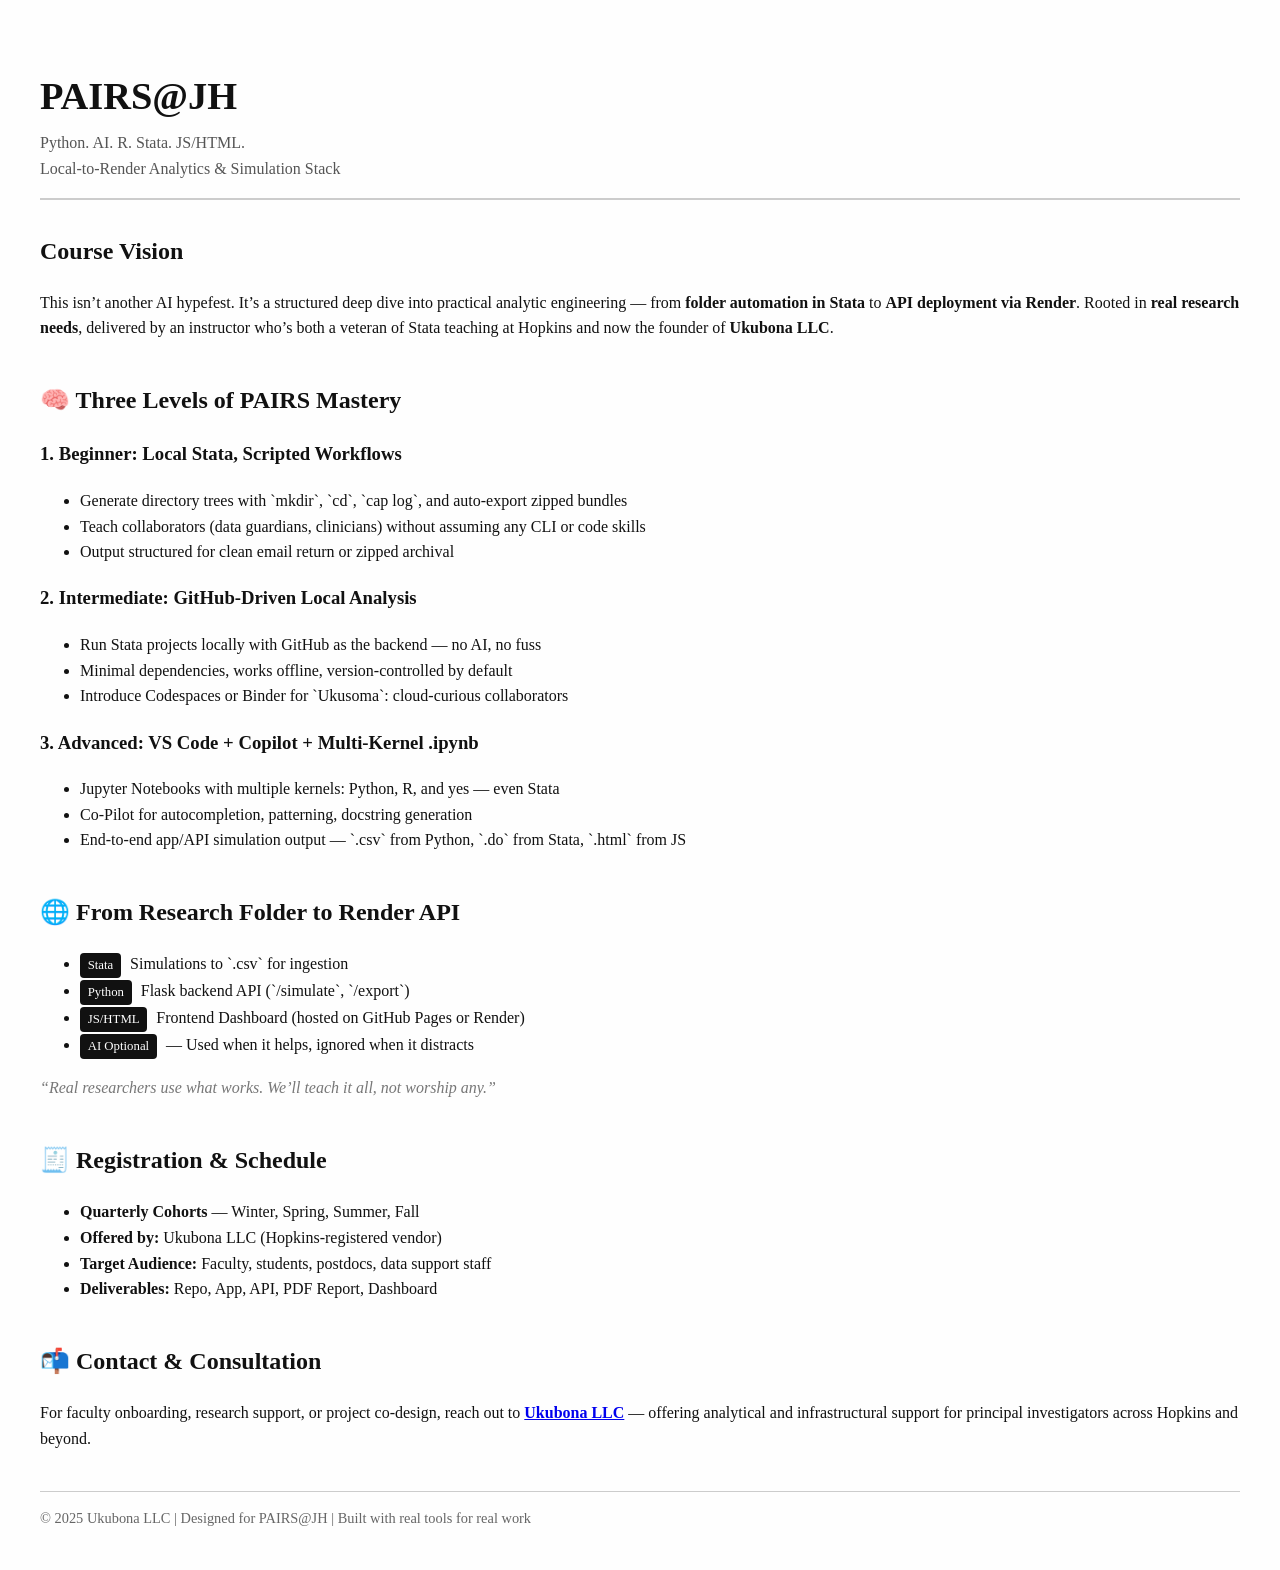
==== pantheon/pairs-jh.html @ ee1d9602 "pairs@jh" ====
<!DOCTYPE html>
<html lang="en">
<head>
  <meta charset="UTF-8">
  <title>PAIRS@JH: Local-to-Render AI for Real Researchers</title>
  <meta name="viewport" content="width=device-width, initial-scale=1.0">
  <style>
    body { font-family: Georgia, serif; background: #fefefe; color: #111; padding: 2em; line-height: 1.6; }
    header { border-bottom: 2px solid #ccc; margin-bottom: 2em; }
    h1 { font-size: 2.4em; margin-bottom: 0; }
    .subtitle { color: #555; margin-top: 0.2em; }
    section { margin-bottom: 2.5em; }
    code, pre { background: #f4f4f4; padding: 0.2em 0.4em; border-radius: 4px; }
    .note { font-style: italic; color: #777; }
    .pill { display: inline-block; background: #111; color: #fff; padding: 0.2em 0.6em; margin-right: 0.4em; border-radius: 4px; font-size: 0.8em; }
    footer { border-top: 1px solid #ccc; padding-top: 1em; font-size: 0.9em; color: #666; }
  </style>
</head>
<body>

<header>
  <h1>PAIRS@JH</h1>
  <p class="subtitle">Python. AI. R. Stata. JS/HTML.<br>Local-to-Render Analytics & Simulation Stack</p>
</header>

<section>
  <h2>Course Vision</h2>
  <p>This isn’t another AI hypefest. It’s a structured deep dive into practical analytic engineering — from <strong>folder automation in Stata</strong> to <strong>API deployment via Render</strong>. Rooted in <strong>real research needs</strong>, delivered by an instructor who’s both a veteran of Stata teaching at Hopkins and now the founder of <strong>Ukubona LLC</strong>.</p>
</section>

<section>
  <h2>🧠 Three Levels of PAIRS Mastery</h2>

  <h3>1. Beginner: Local Stata, Scripted Workflows</h3>
  <ul>
    <li>Generate directory trees with `mkdir`, `cd`, `cap log`, and auto-export zipped bundles</li>
    <li>Teach collaborators (data guardians, clinicians) without assuming any CLI or code skills</li>
    <li>Output structured for clean email return or zipped archival</li>
  </ul>

  <h3>2. Intermediate: GitHub-Driven Local Analysis</h3>
  <ul>
    <li>Run Stata projects locally with GitHub as the backend — no AI, no fuss</li>
    <li>Minimal dependencies, works offline, version-controlled by default</li>
    <li>Introduce Codespaces or Binder for `Ukusoma`: cloud-curious collaborators</li>
  </ul>

  <h3>3. Advanced: VS Code + Copilot + Multi-Kernel .ipynb</h3>
  <ul>
    <li>Jupyter Notebooks with multiple kernels: Python, R, and yes — even Stata</li>
    <li>Co-Pilot for autocompletion, patterning, docstring generation</li>
    <li>End-to-end app/API simulation output — `.csv` from Python, `.do` from Stata, `.html` from JS</li>
  </ul>
</section>

<section>
  <h2>🌐 From Research Folder to Render API</h2>
  <ul>
    <li><span class="pill">Stata</span> Simulations to `.csv` for ingestion</li>
    <li><span class="pill">Python</span> Flask backend API (`/simulate`, `/export`)</li>
    <li><span class="pill">JS/HTML</span> Frontend Dashboard (hosted on GitHub Pages or Render)</li>
    <li><span class="pill">AI Optional</span> — Used when it helps, ignored when it distracts</li>
  </ul>
  <p class="note">“Real researchers use what works. We’ll teach it all, not worship any.”</p>
</section>

<section>
  <h2>🧾 Registration & Schedule</h2>
  <ul>
    <li><strong>Quarterly Cohorts</strong> — Winter, Spring, Summer, Fall</li>
    <li><strong>Offered by:</strong> Ukubona LLC (Hopkins-registered vendor)</li>
    <li><strong>Target Audience:</strong> Faculty, students, postdocs, data support staff</li>
    <li><strong>Deliverables:</strong> Repo, App, API, PDF Report, Dashboard</li>
  </ul>
</section>

<section>
  <h2>📬 Contact & Consultation</h2>
  <p>For faculty onboarding, research support, or project co-design, reach out to <strong><a href="https://ukubona-llc.github.io/">Ukubona LLC</a></strong> — offering analytical and infrastructural support for principal investigators across Hopkins and beyond.</p>
</section>

<footer>
  &copy; 2025 Ukubona LLC | Designed for PAIRS@JH | Built with real tools for real work
</footer>

</body>
</html>
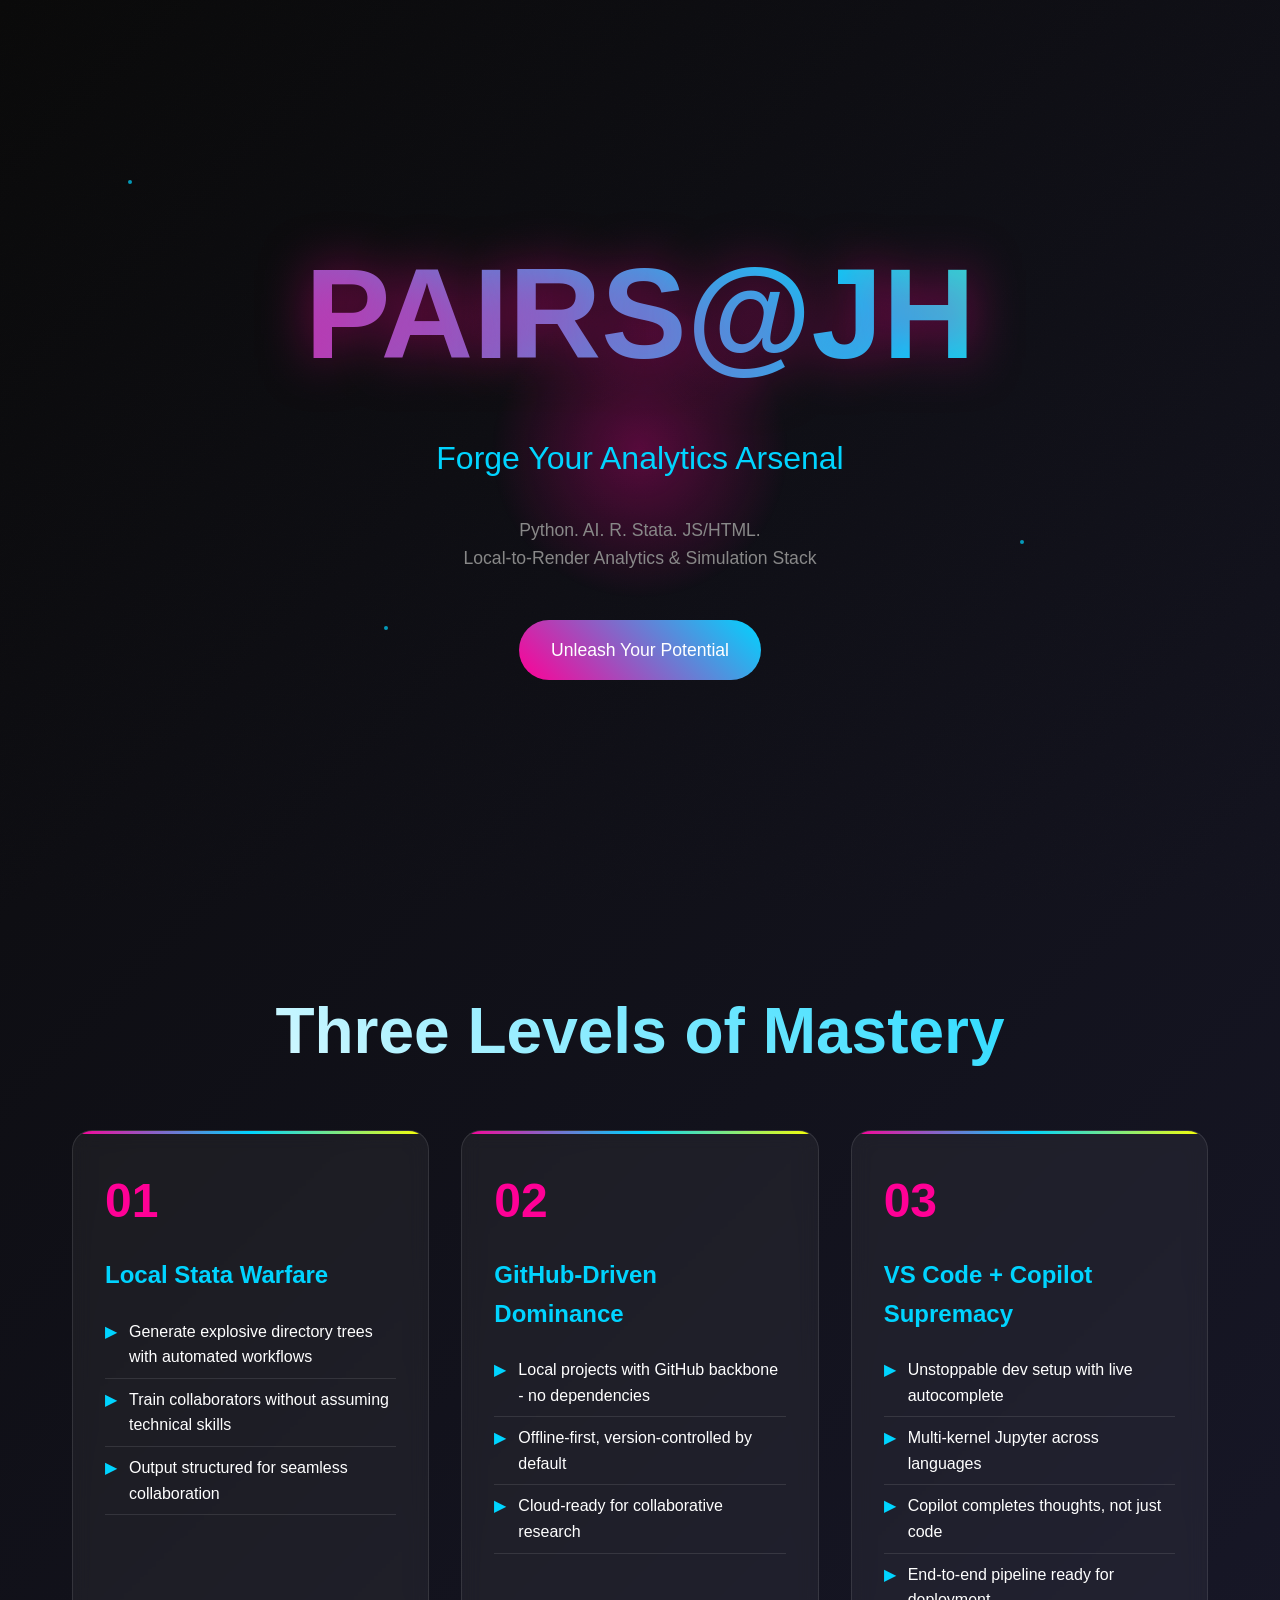
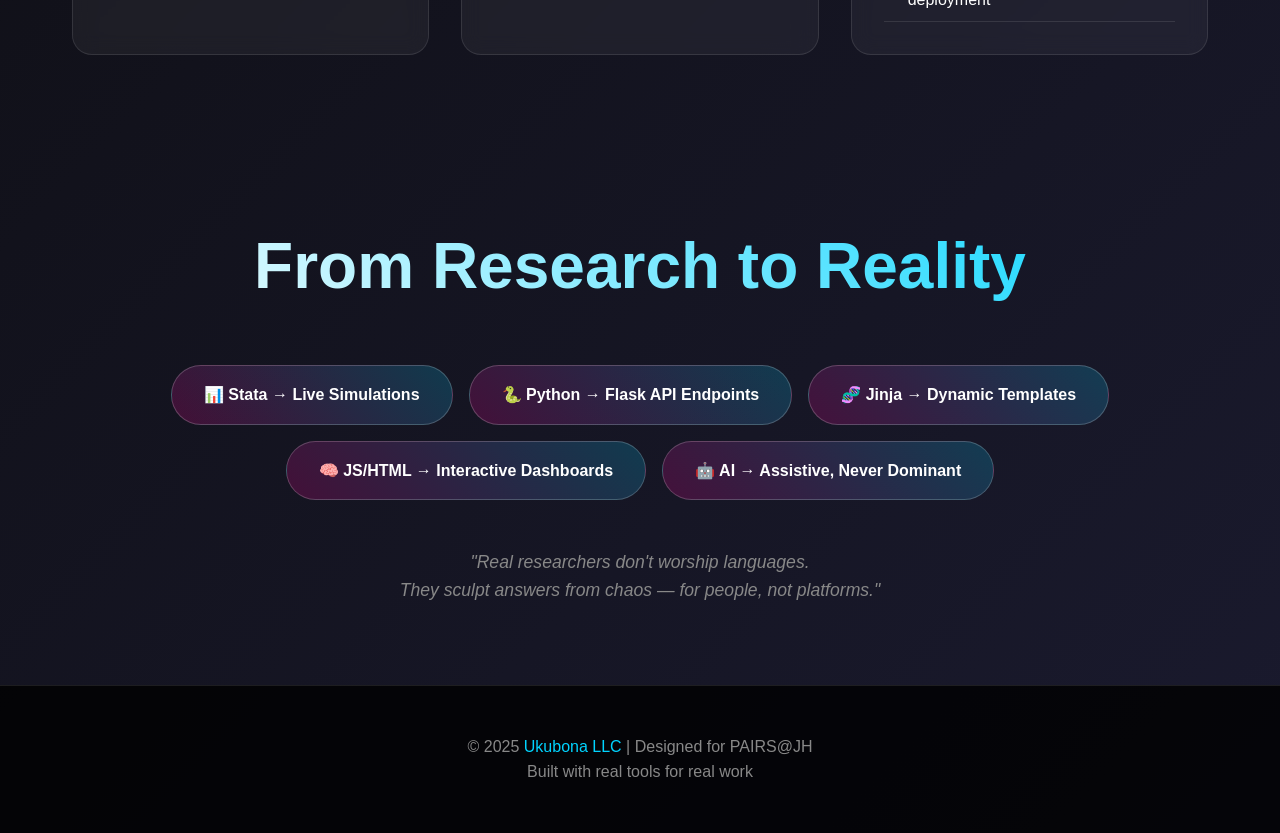
==== commit bd86eafd: "cyberpunk pairs@jh flyer by claude" ====
--- a/pantheon/pairs-jh.html
+++ b/pantheon/pairs-jh.html
@@ -2,87 +2,630 @@
 <html lang="en">
 <head>
   <meta charset="UTF-8">
-  <title>PAIRS@JH: Local-to-Render AI for Real Researchers</title>
+  <title>PAIRS@JH: Forge Your Analytics Arsenal</title>
   <meta name="viewport" content="width=device-width, initial-scale=1.0">
   <style>
-    body { font-family: Georgia, serif; background: #fefefe; color: #111; padding: 2em; line-height: 1.6; }
-    header { border-bottom: 2px solid #ccc; margin-bottom: 2em; }
-    h1 { font-size: 2.4em; margin-bottom: 0; }
-    .subtitle { color: #555; margin-top: 0.2em; }
-    section { margin-bottom: 2.5em; }
-    code, pre { background: #f4f4f4; padding: 0.2em 0.4em; border-radius: 4px; }
-    .note { font-style: italic; color: #777; }
-    .pill { display: inline-block; background: #111; color: #fff; padding: 0.2em 0.6em; margin-right: 0.4em; border-radius: 4px; font-size: 0.8em; }
-    footer { border-top: 1px solid #ccc; padding-top: 1em; font-size: 0.9em; color: #666; }
+    * { margin: 0; padding: 0; box-sizing: border-box; }
+    
+    body {
+      font-family: 'Inter', -apple-system, BlinkMacSystemFont, sans-serif;
+      background: linear-gradient(135deg, #0a0a0a 0%, #1a1a2e 100%);
+      color: #ffffff;
+      overflow-x: hidden;
+      line-height: 1.6;
+    }
+    
+    .grain {
+      position: fixed;
+      top: 0;
+      left: 0;
+      width: 100%;
+      height: 100%;
+      opacity: 0.03;
+      background: url('data:image/svg+xml,<svg xmlns="http://www.w3.org/2000/svg" width="100" height="100" viewBox="0 0 100 100"><defs><filter id="noise"><feTurbulence type="fractalNoise" baseFrequency="0.9" numOctaves="4" stitchTiles="stitch"/></filter></defs><rect width="100%" height="100%" filter="url(%23noise)" opacity="0.4"/></svg>');
+      pointer-events: none;
+      z-index: -1;
+    }
+    
+    .container {
+      max-width: 1200px;
+      margin: 0 auto;
+      padding: 0 2rem;
+    }
+    
+    /* Header with explosive animation */
+    .hero {
+      height: 100vh;
+      display: flex;
+      align-items: center;
+      justify-content: center;
+      position: relative;
+      overflow: hidden;
+    }
+    
+    .hero::before {
+      content: '';
+      position: absolute;
+      top: 50%;
+      left: 50%;
+      width: 300px;
+      height: 300px;
+      background: radial-gradient(circle, rgba(255,0,150,0.3) 0%, transparent 70%);
+      border-radius: 50%;
+      transform: translate(-50%, -50%);
+      animation: pulse 4s ease-in-out infinite;
+    }
+    
+    @keyframes pulse {
+      0%, 100% { transform: translate(-50%, -50%) scale(1); opacity: 0.3; }
+      50% { transform: translate(-50%, -50%) scale(1.5); opacity: 0.1; }
+    }
+    
+    .hero-content {
+      text-align: center;
+      z-index: 2;
+      position: relative;
+    }
+    
+    .logo {
+      font-size: clamp(4rem, 12vw, 8rem);
+      font-weight: 900;
+      background: linear-gradient(45deg, #ff0096, #00d4ff, #ffff00);
+      background-size: 200% 200%;
+      -webkit-background-clip: text;
+      -webkit-text-fill-color: transparent;
+      animation: gradient-shift 3s ease infinite;
+      margin-bottom: 1rem;
+      text-shadow: 0 0 50px rgba(255,0,150,0.5);
+    }
+    
+    @keyframes gradient-shift {
+      0% { background-position: 0% 50%; }
+      50% { background-position: 100% 50%; }
+      100% { background-position: 0% 50%; }
+    }
+    
+    .tagline {
+      font-size: clamp(1.2rem, 3vw, 2rem);
+      color: #00d4ff;
+      margin-bottom: 2rem;
+      opacity: 0;
+      animation: fadeInUp 1s ease 0.5s forwards;
+    }
+    
+    @keyframes fadeInUp {
+      from { opacity: 0; transform: translateY(30px); }
+      to { opacity: 1; transform: translateY(0); }
+    }
+    
+    .subtitle {
+      color: #888;
+      font-size: 1.1rem;
+      margin-bottom: 3rem;
+      opacity: 0;
+      animation: fadeInUp 1s ease 1s forwards;
+    }
+    
+    .cta-button {
+      background: linear-gradient(45deg, #ff0096, #00d4ff);
+      border: none;
+      padding: 1rem 2rem;
+      font-size: 1.1rem;
+      color: white;
+      border-radius: 50px;
+      cursor: pointer;
+      text-decoration: none;
+      display: inline-block;
+      transition: all 0.3s ease;
+      position: relative;
+      overflow: hidden;
+      opacity: 0;
+      animation: fadeInUp 1s ease 1.5s forwards;
+    }
+    
+    .cta-button::before {
+      content: '';
+      position: absolute;
+      top: 0;
+      left: -100%;
+      width: 100%;
+      height: 100%;
+      background: linear-gradient(90deg, transparent, rgba(255,255,255,0.2), transparent);
+      transition: left 0.5s;
+    }
+    
+    .cta-button:hover::before {
+      left: 100%;
+    }
+    
+    .cta-button:hover {
+      transform: translateY(-2px);
+      box-shadow: 0 10px 30px rgba(255,0,150,0.4);
+    }
+    
+    /* Floating particles */
+    .particle {
+      position: absolute;
+      width: 4px;
+      height: 4px;
+      background: #00d4ff;
+      border-radius: 50%;
+      opacity: 0.7;
+    }
+    
+    .particle:nth-child(1) {
+      top: 20%;
+      left: 10%;
+      animation: float 6s ease-in-out infinite;
+    }
+    
+    .particle:nth-child(2) {
+      top: 60%;
+      right: 20%;
+      animation: float 8s ease-in-out infinite reverse;
+    }
+    
+    .particle:nth-child(3) {
+      bottom: 30%;
+      left: 30%;
+      animation: float 7s ease-in-out infinite;
+    }
+    
+    @keyframes float {
+      0%, 100% { transform: translateY(0px) rotate(0deg); }
+      50% { transform: translateY(-20px) rotate(180deg); }
+    }
+    
+    /* Content sections */
+    .section {
+      padding: 5rem 0;
+      position: relative;
+    }
+    
+    .section-title {
+      font-size: clamp(2.5rem, 5vw, 4rem);
+      background: linear-gradient(45deg, #ffffff, #00d4ff);
+      -webkit-background-clip: text;
+      -webkit-text-fill-color: transparent;
+      margin-bottom: 3rem;
+      text-align: center;
+    }
+    
+    .mastery-grid {
+      display: grid;
+      grid-template-columns: repeat(auto-fit, minmax(350px, 1fr));
+      gap: 2rem;
+      margin-top: 3rem;
+    }
+    
+    .mastery-card {
+      background: rgba(255,255,255,0.05);
+      border: 1px solid rgba(255,255,255,0.1);
+      border-radius: 20px;
+      padding: 2rem;
+      backdrop-filter: blur(10px);
+      transition: all 0.3s ease;
+      position: relative;
+      overflow: hidden;
+      cursor: pointer;
+    }
+    
+    .mastery-card::before {
+      content: '';
+      position: absolute;
+      top: 0;
+      left: 0;
+      right: 0;
+      height: 3px;
+      background: linear-gradient(90deg, #ff0096, #00d4ff, #ffff00);
+    }
+    
+    .mastery-card:hover {
+      transform: translateY(-10px);
+      box-shadow: 0 20px 40px rgba(0,212,255,0.2);
+      border-color: rgba(0,212,255,0.5);
+    }
+    
+    .mastery-card.expanded {
+      transform: scale(1.02);
+      box-shadow: 0 25px 50px rgba(255,0,150,0.3);
+      border-color: rgba(255,0,150,0.7);
+    }
+    
+    .detail-content {
+      margin-top: 2rem;
+      opacity: 0;
+      max-height: 0;
+      overflow: hidden;
+      transition: all 0.5s ease;
+    }
+    
+    .detail-content.show {
+      opacity: 1;
+      max-height: 500px;
+    }
+    
+    .detail-box {
+      background: rgba(0,0,0,0.3);
+      border: 1px solid rgba(255,255,255,0.2);
+      border-radius: 10px;
+      padding: 1.5rem;
+      color: #ccc;
+    }
+    
+    .detail-box h4 {
+      color: #00d4ff;
+      margin-bottom: 1rem;
+      font-size: 1.1rem;
+    }
+    
+    .detail-box ul {
+      list-style: none;
+      padding: 0;
+    }
+    
+    .detail-box li {
+      padding: 0.3rem 0;
+      padding-left: 1rem;
+      position: relative;
+      font-size: 0.9rem;
+      line-height: 1.4;
+    }
+    
+    .detail-box li::before {
+      content: '→';
+      position: absolute;
+      left: 0;
+      color: #ff0096;
+    }
+    
+    .tech-details {
+      margin-top: 2rem;
+    }
+    
+    .tech-detail {
+      opacity: 0;
+      max-height: 0;
+      overflow: hidden;
+      transition: all 0.3s ease;
+      margin-bottom: 1rem;
+    }
+    
+    .tech-detail.show {
+      opacity: 1;
+      max-height: 200px;
+    }
+    
+    .mastery-number {
+      font-size: 3rem;
+      font-weight: 900;
+      color: #ff0096;
+      margin-bottom: 1rem;
+    }
+    
+    .mastery-title {
+      font-size: 1.5rem;
+      color: #00d4ff;
+      margin-bottom: 1rem;
+    }
+    
+    .mastery-list {
+      list-style: none;
+      padding: 0;
+    }
+    
+    .mastery-list li {
+      padding: 0.5rem 0;
+      border-bottom: 1px solid rgba(255,255,255,0.1);
+      position: relative;
+      padding-left: 1.5rem;
+    }
+    
+    .mastery-list li::before {
+      content: '▶';
+      position: absolute;
+      left: 0;
+      color: #00d4ff;
+    }
+    
+    /* Tech stack pills */
+    .tech-stack {
+      display: flex;
+      flex-wrap: wrap;
+      gap: 1rem;
+      justify-content: center;
+      margin: 3rem 0;
+    }
+    
+    .tech-pill {
+      background: linear-gradient(45deg, rgba(255,0,150,0.2), rgba(0,212,255,0.2));
+      border: 1px solid rgba(255,255,255,0.2);
+      padding: 1rem 2rem;
+      border-radius: 50px;
+      font-weight: 600;
+      transition: all 0.3s ease;
+      cursor: pointer;
+      position: relative;
+      overflow: hidden;
+    }
+    
+    .tech-pill::before {
+      content: '';
+      position: absolute;
+      top: 50%;
+      left: 50%;
+      width: 0;
+      height: 0;
+      background: radial-gradient(circle, rgba(255,255,255,0.2) 0%, transparent 70%);
+      transition: all 0.3s ease;
+      transform: translate(-50%, -50%);
+    }
+    
+    .tech-pill:hover::before {
+      width: 100px;
+      height: 100px;
+    }
+    
+    .tech-pill:hover {
+      transform: scale(1.05);
+      box-shadow: 0 5px 15px rgba(0,212,255,0.3);
+    }
+    
+    /* Footer */
+    .footer {
+      background: rgba(0,0,0,0.8);
+      padding: 3rem 0;
+      text-align: center;
+      border-top: 1px solid rgba(255,255,255,0.1);
+    }
+    
+    .footer-content {
+      color: #888;
+    }
+    
+    .footer-link {
+      color: #00d4ff;
+      text-decoration: none;
+      transition: color 0.3s ease;
+    }
+    
+    .footer-link:hover {
+      color: #ff0096;
+    }
+    
+    /* Responsive */
+    @media (max-width: 768px) {
+      .container {
+        padding: 0 1rem;
+      }
+      
+      .mastery-grid {
+        grid-template-columns: 1fr;
+      }
+      
+      .tech-stack {
+        flex-direction: column;
+        align-items: center;
+      }
+    }
   </style>
 </head>
 <body>
-
-<header>
-  <h1>PAIRS@JH</h1>
-  <p class="subtitle">Python. AI. R. Stata. JS/HTML.<br>Local-to-Render Analytics & Simulation Stack</p>
-</header>
-
-<section>
-  <h2>Course Vision</h2>
-  <p>This isn’t another AI hypefest. It’s a structured deep dive into practical analytic engineering — from <strong>folder automation in Stata</strong> to <strong>API deployment via Render</strong>. Rooted in <strong>real research needs</strong>, delivered by an instructor who’s both a veteran of Stata teaching at Hopkins and now the founder of <strong>Ukubona LLC</strong>.</p>
-</section>
-
-<section>
-  <h2>🧠 Three Levels of PAIRS Mastery</h2>
-
-  <h3>1. Beginner: Local Stata, Scripted Workflows</h3>
-  <ul>
-    <li>Generate directory trees with `mkdir`, `cd`, `cap log`, and auto-export zipped bundles</li>
-    <li>Teach collaborators (data guardians, clinicians) without assuming any CLI or code skills</li>
-    <li>Output structured for clean email return or zipped archival</li>
-  </ul>
-
-  <h3>2. Intermediate: GitHub-Driven Local Analysis</h3>
-  <ul>
-    <li>Run Stata projects locally with GitHub as the backend — no AI, no fuss</li>
-    <li>Minimal dependencies, works offline, version-controlled by default</li>
-    <li>Introduce Codespaces or Binder for `Ukusoma`: cloud-curious collaborators</li>
-  </ul>
-
-  <h3>3. Advanced: VS Code + Copilot + Multi-Kernel .ipynb</h3>
-  <ul>
-    <li>Jupyter Notebooks with multiple kernels: Python, R, and yes — even Stata</li>
-    <li>Co-Pilot for autocompletion, patterning, docstring generation</li>
-    <li>End-to-end app/API simulation output — `.csv` from Python, `.do` from Stata, `.html` from JS</li>
-  </ul>
-</section>
-
-<section>
-  <h2>🌐 From Research Folder to Render API</h2>
-  <ul>
-    <li><span class="pill">Stata</span> Simulations to `.csv` for ingestion</li>
-    <li><span class="pill">Python</span> Flask backend API (`/simulate`, `/export`)</li>
-    <li><span class="pill">JS/HTML</span> Frontend Dashboard (hosted on GitHub Pages or Render)</li>
-    <li><span class="pill">AI Optional</span> — Used when it helps, ignored when it distracts</li>
-  </ul>
-  <p class="note">“Real researchers use what works. We’ll teach it all, not worship any.”</p>
-</section>
-
-<section>
-  <h2>🧾 Registration & Schedule</h2>
-  <ul>
-    <li><strong>Quarterly Cohorts</strong> — Winter, Spring, Summer, Fall</li>
-    <li><strong>Offered by:</strong> Ukubona LLC (Hopkins-registered vendor)</li>
-    <li><strong>Target Audience:</strong> Faculty, students, postdocs, data support staff</li>
-    <li><strong>Deliverables:</strong> Repo, App, API, PDF Report, Dashboard</li>
-  </ul>
-</section>
-
-<section>
-  <h2>📬 Contact & Consultation</h2>
-  <p>For faculty onboarding, research support, or project co-design, reach out to <strong><a href="https://ukubona-llc.github.io/">Ukubona LLC</a></strong> — offering analytical and infrastructural support for principal investigators across Hopkins and beyond.</p>
-</section>
-
-<footer>
-  &copy; 2025 Ukubona LLC | Designed for PAIRS@JH | Built with real tools for real work
-</footer>
-
+  <div class="grain"></div>
+  
+  <section class="hero">
+    <div class="particle"></div>
+    <div class="particle"></div>
+    <div class="particle"></div>
+    
+    <div class="hero-content">
+      <h1 class="logo">PAIRS@JH</h1>
+      <p class="tagline">Forge Your Analytics Arsenal</p>
+      <p class="subtitle">Python. AI. R. Stata. JS/HTML.<br>Local-to-Render Analytics & Simulation Stack</p>
+      <a href="#mastery" class="cta-button">Unleash Your Potential</a>
+    </div>
+  </section>
+  
+  <section class="section" id="mastery">
+    <div class="container">
+      <h2 class="section-title">Three Levels of Mastery</h2>
+      
+      <div class="mastery-grid">
+        <div class="mastery-card" onclick="toggleDetail(this, 'beginner')">
+          <div class="mastery-number">01</div>
+          <h3 class="mastery-title">Local Stata Warfare</h3>
+          <ul class="mastery-list">
+            <li>Generate explosive directory trees with automated workflows</li>
+            <li>Train collaborators without assuming technical skills</li>
+            <li>Output structured for seamless collaboration</li>
+          </ul>
+          <div class="detail-content" id="beginner" style="display: none;">
+            <div class="detail-box">
+              <h4>Beginner: Local Stata, Scripted Workflows</h4>
+              <ul>
+                <li>Generate directory trees with `mkdir`, `cd`, `cap log`, and auto-export zipped bundles</li>
+                <li>Teach collaborators (data guardians, clinicians) without assuming any CLI or code skills</li>
+                <li>Output structured for clean email return or zipped archival</li>
+              </ul>
+            </div>
+          </div>
+        </div>
+        
+        <div class="mastery-card" onclick="toggleDetail(this, 'intermediate')">
+          <div class="mastery-number">02</div>
+          <h3 class="mastery-title">GitHub-Driven Dominance</h3>
+          <ul class="mastery-list">
+            <li>Local projects with GitHub backbone - no dependencies</li>
+            <li>Offline-first, version-controlled by default</li>
+            <li>Cloud-ready for collaborative research</li>
+          </ul>
+          <div class="detail-content" id="intermediate" style="display: none;">
+            <div class="detail-box">
+              <h4>Intermediate: GitHub-Driven Local Analysis</h4>
+              <ul>
+                <li>Run Stata projects locally with GitHub as the backend — no AI, no fuss</li>
+                <li>Minimal dependencies, works offline, version-controlled by default</li>
+                <li>Introduce Codespaces or Binder for `Ukusoma`: cloud-curious collaborators</li>
+              </ul>
+            </div>
+          </div>
+        </div>
+        
+        <div class="mastery-card" onclick="toggleDetail(this, 'advanced')">
+          <div class="mastery-number">03</div>
+          <h3 class="mastery-title">VS Code + Copilot Supremacy</h3>
+          <ul class="mastery-list">
+            <li>Unstoppable dev setup with live autocomplete</li>
+            <li>Multi-kernel Jupyter across languages</li>
+            <li>Copilot completes thoughts, not just code</li>
+            <li>End-to-end pipeline ready for deployment</li>
+          </ul>
+          <div class="detail-content" id="advanced" style="display: none;">
+            <div class="detail-box">
+              <h4>Advanced: VS Code + Copilot + Multi-Kernel .ipynb</h4>
+              <ul>
+                <li><strong>Unstoppable dev setup:</strong> VS Code with GitHub Copilot, live autocomplete across languages, and your research folder right in the command line</li>
+                <li><strong>Multi-kernel Jupyter:</strong> Python for ingestion, R for viz, Stata for legacy stats — all in a single `.ipynb`, stitched with embedded HTML, CSS, and JS</li>
+                <li><strong>Copilot doesn't just complete code — it completes thought</strong>. Docstrings, pattern recognition, and function scaffolding across your entire analytic flow</li>
+                <li><strong>End-to-end pipeline:</strong> `.csv` from Python, `.do` from Stata, `.html` from JS — all rendered locally, version-controlled, and ready for deployment</li>
+              </ul>
+            </div>
+          </div>
+        </div>
+      </div>
+    </div>
+  </section>
+  
+  <section class="section">
+    <div class="container">
+      <h2 class="section-title">From Research to Reality</h2>
+      
+      <div class="tech-stack">
+        <div class="tech-pill" onclick="toggleTechDetail(this, 'stata')">📊 Stata → Live Simulations</div>
+        <div class="tech-pill" onclick="toggleTechDetail(this, 'python')">🐍 Python → Flask API Endpoints</div>
+        <div class="tech-pill" onclick="toggleTechDetail(this, 'jinja')">🧬 Jinja → Dynamic Templates</div>
+        <div class="tech-pill" onclick="toggleTechDetail(this, 'jshtml')">🧠 JS/HTML → Interactive Dashboards</div>
+        <div class="tech-pill" onclick="toggleTechDetail(this, 'ai')">🤖 AI → Assistive, Never Dominant</div>
+      </div>
+      
+      <div class="tech-details">
+        <div class="tech-detail" id="stata" style="display: none;">
+          <div class="detail-box">
+            <strong>📊 Stata</strong> → Simulations run locally, exported to `.csv` — clean, zipped, and ready for ingestion
+          </div>
+        </div>
+        <div class="tech-detail" id="python" style="display: none;">
+          <div class="detail-box">
+            <strong>🐍 Python</strong> → Flask API endpoints (`/simulate`, `/match`, `/export`) deliver live data with version tracking
+          </div>
+        </div>
+        <div class="tech-detail" id="jinja" style="display: none;">
+          <div class="detail-box">
+            <strong>🧬 Jinja</strong> → Personalized templates: render decisions based on patient demographics, history, labs, imaging, and follow-up
+          </div>
+        </div>
+        <div class="tech-detail" id="jshtml" style="display: none;">
+          <div class="detail-box">
+            <strong>🧠 JS/HTML</strong> → Interactive dashboards — GitHub Pages, Render, or local-only for secure deployments
+          </div>
+        </div>
+        <div class="tech-detail" id="ai" style="display: none;">
+          <div class="detail-box">
+            <strong>🤖 AI Optional</strong> → Never the driver. Assistive when it helps, silent when it doesn't.
+          </div>
+        </div>
+      </div>
+      
+      <p style="text-align: center; font-style: italic; color: #888; margin-top: 2rem; font-size: 1.1rem;">
+        "Real researchers don't worship languages.<br>They sculpt answers from chaos — for people, not platforms."
+      </p>
+    </div>
+  </section>
+  
+  <footer class="footer">
+    <div class="container">
+      <div class="footer-content">
+        <p>&copy; 2025 <a href="https://ukubona-llc.github.io/" class="footer-link">Ukubona LLC</a> | Designed for PAIRS@JH</p>
+        <p>Built with real tools for real work</p>
+      </div>
+    </div>
+  </footer>
+  
+  <script>
+    // Smooth scrolling
+    document.querySelectorAll('a[href^="#"]').forEach(anchor => {
+      anchor.addEventListener('click', function (e) {
+        e.preventDefault();
+        document.querySelector(this.getAttribute('href')).scrollIntoView({
+          behavior: 'smooth'
+        });
+      });
+    });
+    
+    // Parallax effect on scroll
+    window.addEventListener('scroll', () => {
+      const scrolled = window.pageYOffset;
+      const parallax = document.querySelector('.hero::before');
+      if (parallax) {
+        const speed = scrolled * 0.5;
+        parallax.style.transform = `translate(-50%, ${-50 + speed * 0.1}%)`;
+      }
+    });
+    
+    // Toggle detail content for mastery cards
+    function toggleDetail(card, detailId) {
+      const detail = document.getElementById(detailId);
+      const isExpanded = card.classList.contains('expanded');
+      
+      // Close all other details
+      document.querySelectorAll('.mastery-card').forEach(c => c.classList.remove('expanded'));
+      document.querySelectorAll('.detail-content').forEach(d => {
+        d.classList.remove('show');
+        d.style.display = 'none';
+      });
+      
+      if (!isExpanded) {
+        card.classList.add('expanded');
+        detail.style.display = 'block';
+        setTimeout(() => {
+          detail.classList.add('show');
+        }, 10);
+      }
+    }
+    
+    // Toggle tech detail content
+    function toggleTechDetail(pill, detailId) {
+      const detail = document.getElementById(detailId);
+      const isShowing = detail.classList.contains('show');
+      
+      // Close all other tech details
+      document.querySelectorAll('.tech-detail').forEach(d => {
+        d.classList.remove('show');
+        d.style.display = 'none';
+      });
+      
+      if (!isShowing) {
+        detail.style.display = 'block';
+        setTimeout(() => {
+          detail.classList.add('show');
+        }, 10);
+      }
+    }
+    
+    // Add hover effects to mastery cards
+    document.querySelectorAll('.mastery-card').forEach(card => {
+      card.addEventListener('mouseenter', function() {
+        if (!this.classList.contains('expanded')) {
+          this.style.transform = 'translateY(-10px) rotateX(5deg)';
+        }
+      });
+      
+      card.addEventListener('mouseleave', function() {
+        if (!this.classList.contains('expanded')) {
+          this.style.transform = 'translateY(0) rotateX(0)';
+        }
+      });
+    });
+  </script>
 </body>
-</html>
-
+</html>
